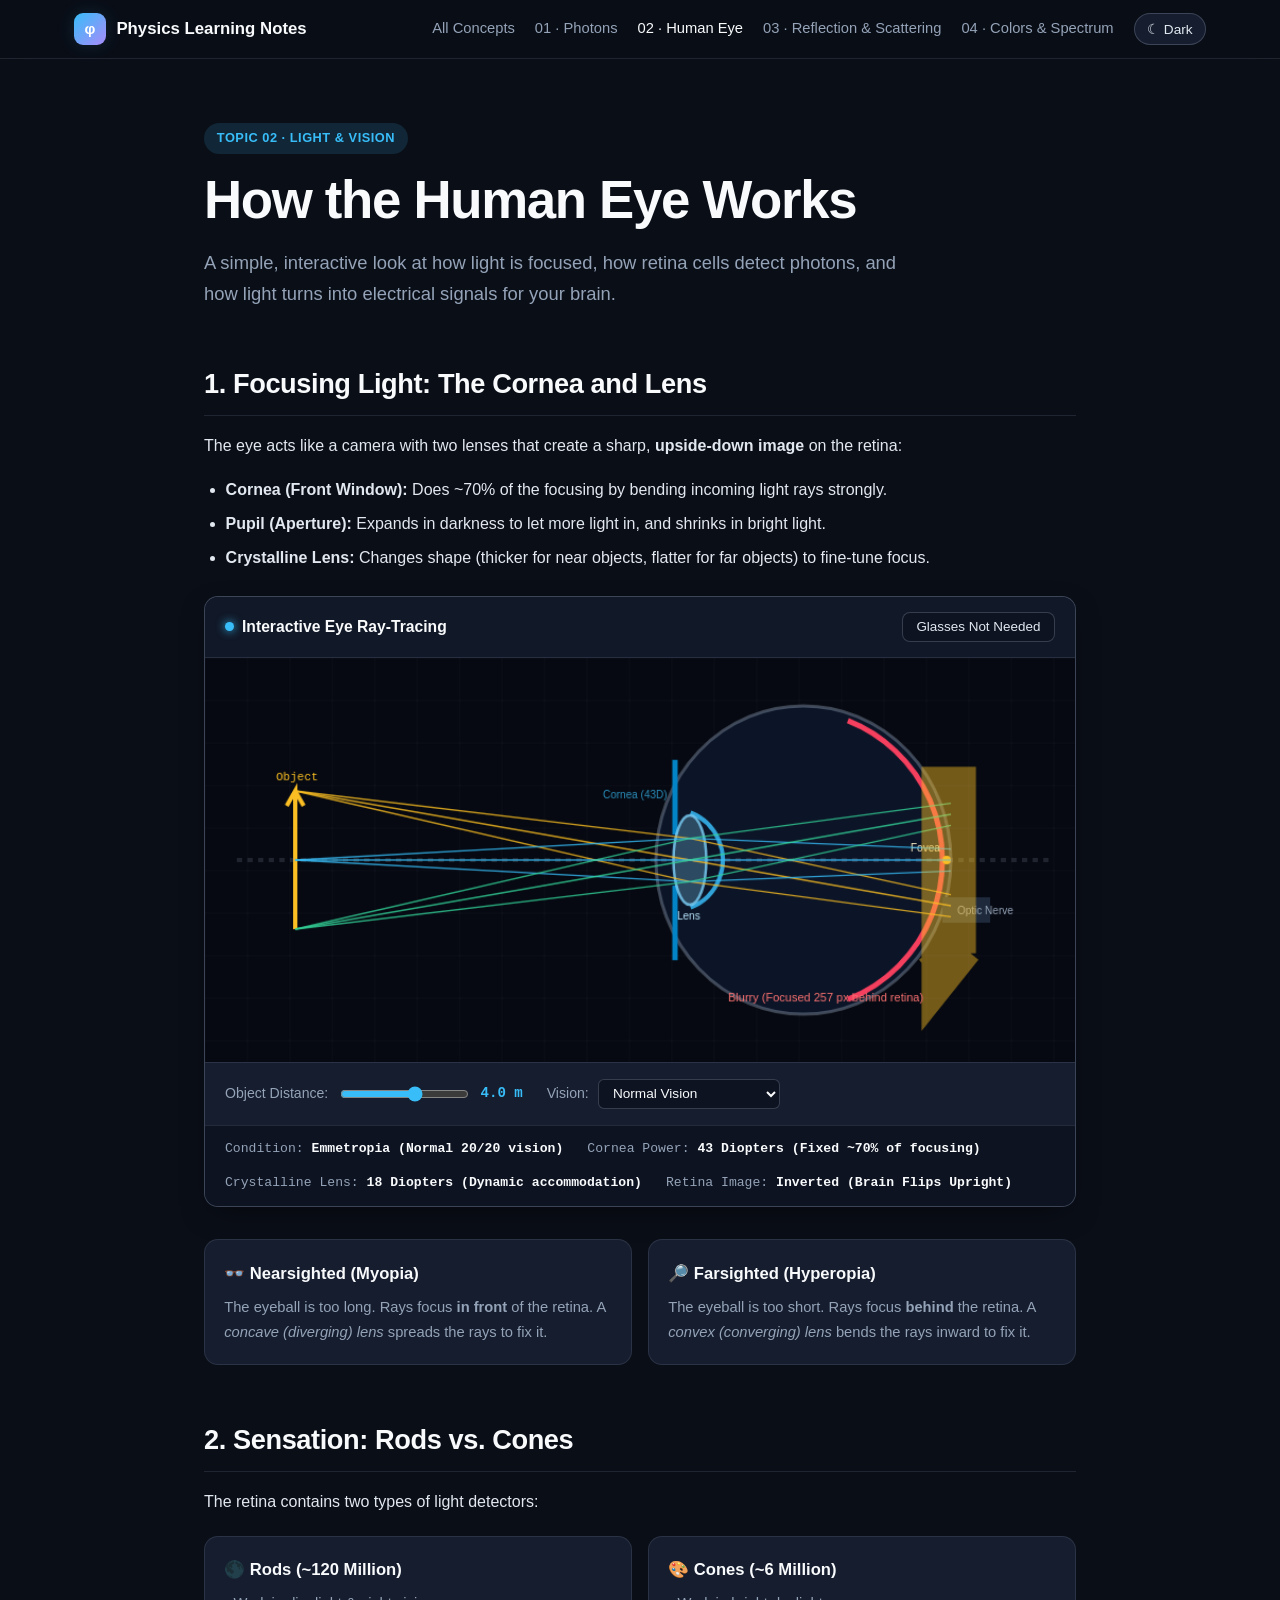
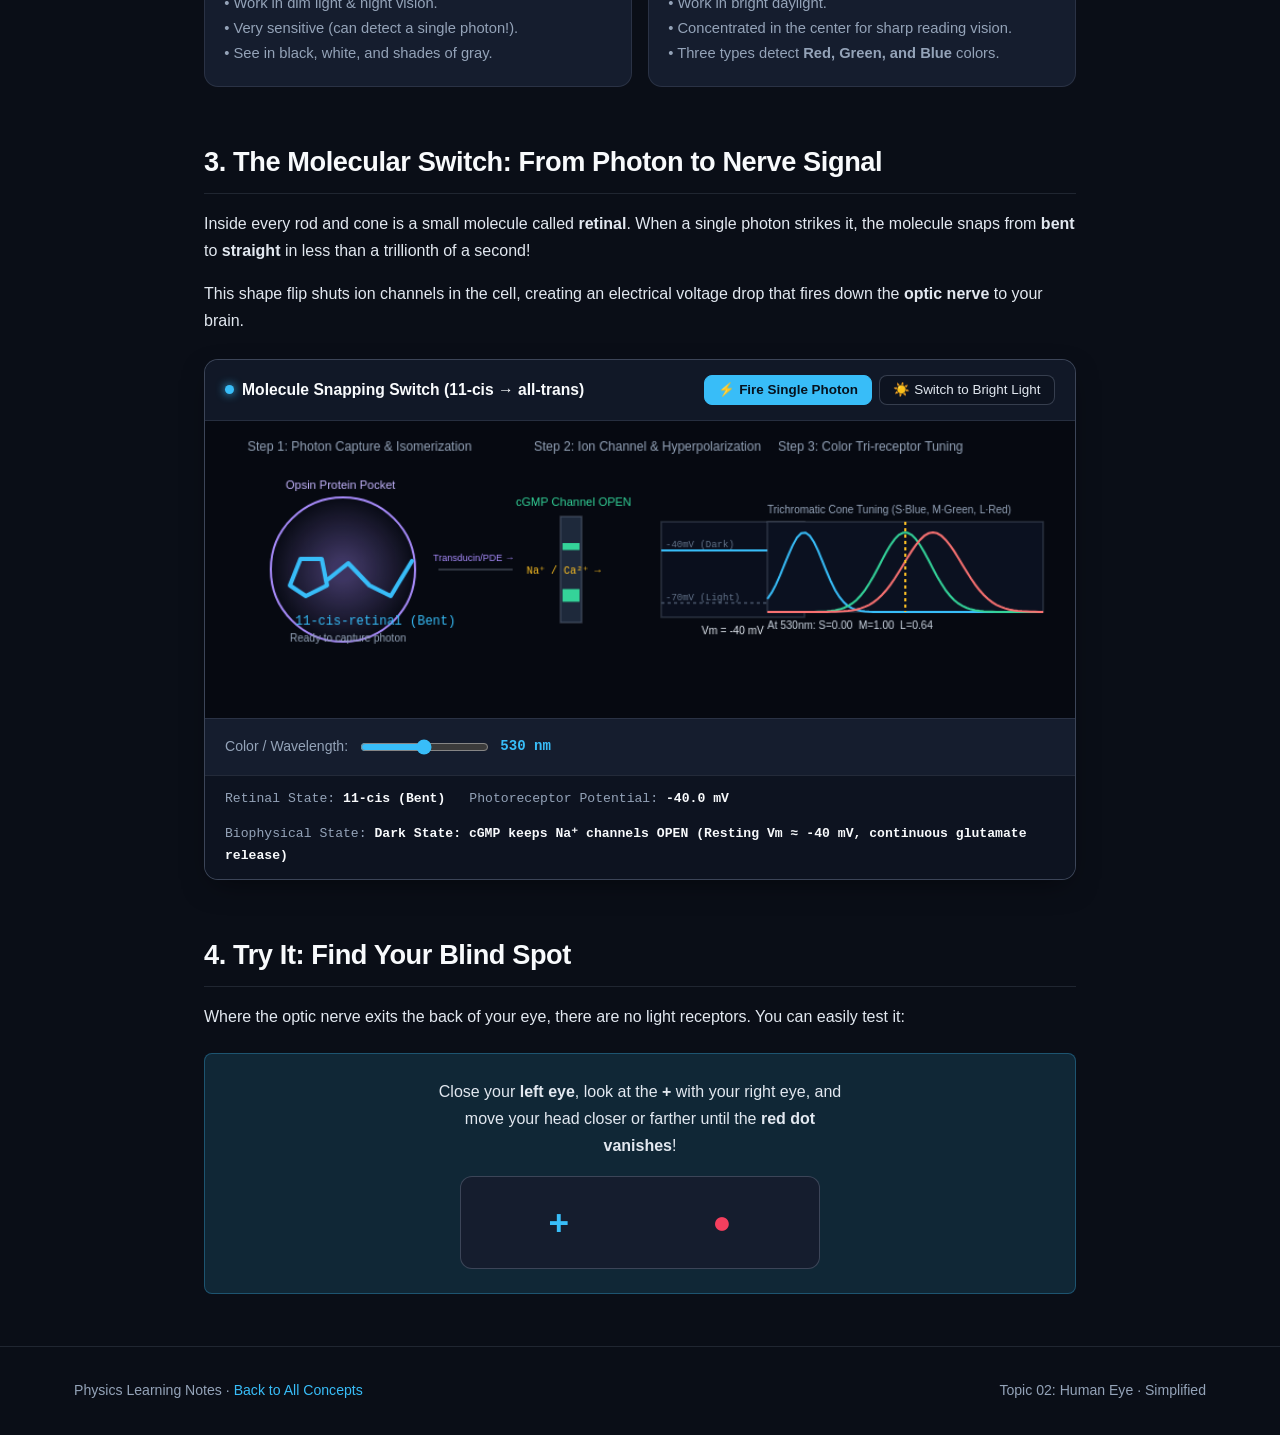
==== topics/human-eye.html @ 95c043f2 "sca" ====
<!DOCTYPE html>
<html lang="en" data-theme="dark">
<head>
  <meta charset="UTF-8" />
  <meta name="viewport" content="width=device-width, initial-scale=1.0" />
  <title>How the Human Eye Works — Optics &amp; Vision | Physics Notes</title>
  <meta name="description" content="A simple, visual guide to how the human eye works: focusing light, rods and cones, and the molecular switch of vision." />
  <link rel="stylesheet" href="../assets/css/style.css" />
</head>
<body>
  <header class="site-header">
    <div class="nav-inner">
      <a class="brand" href="../index.html">
        <span class="brand-badge">φ</span>
        <span>Physics Learning Notes</span>
      </a>
      <nav class="nav-links">
        <a href="../index.html">All Concepts</a>
        <a href="photons.html">01 · Photons</a>
        <a href="human-eye.html" class="active">02 · Human Eye</a>
        <a href="reflection-scattering.html">03 · Reflection &amp; Scattering</a>
        <a href="light-spectrum.html">04 · Colors &amp; Spectrum</a>
        <button id="theme-toggle" class="theme-btn" type="button">☾ Dark</button>
      </nav>
    </div>
  </header>

  <main class="container" style="max-width: 920px;">
    <section class="hero" style="padding-bottom: 1.5rem;">
      <div class="hero-eyebrow">Topic 02 · Light &amp; Vision</div>
      <h1>How the Human Eye Works</h1>
      <p class="lead">
        A simple, interactive look at how light is focused, how retina cells detect photons,
        and how light turns into electrical signals for your brain.
      </p>
    </section>

    <article class="article-content">
      <!-- STEP 1: FOCUSING LIGHT -->
      <section id="focusing-light">
        <h2>1. Focusing Light: The Cornea and Lens</h2>
        <p>
          The eye acts like a camera with two lenses that create a sharp, <strong>upside-down image</strong> on the retina:
        </p>
        <ul>
          <li><strong>Cornea (Front Window):</strong> Does ~70% of the focusing by bending incoming light rays strongly.</li>
          <li><strong>Pupil (Aperture):</strong> Expands in darkness to let more light in, and shrinks in bright light.</li>
          <li><strong>Crystalline Lens:</strong> Changes shape (thicker for near objects, flatter for far objects) to fine-tune focus.</li>
        </ul>

        <!-- SIMULATION 1 -->
        <div class="sim-panel">
          <div class="sim-header">
            <div class="sim-title"><span class="sim-dot"></span> Interactive Eye Ray-Tracing</div>
            <div class="sim-tabs">
              <button id="correct-btn" class="sim-btn" type="button" disabled>Glasses Not Needed</button>
            </div>
          </div>
          <div class="sim-canvas-wrap">
            <canvas id="eye-canvas" width="820" height="380"></canvas>
          </div>
          <div class="sim-controls">
            <div class="control-group">
              <label for="obj-dist-slider">Object Distance:</label>
              <input id="obj-dist-slider" type="range" min="90" max="480" step="5" value="320" />
              <strong id="obj-dist-val" style="font-family: var(--font-mono); color: var(--accent);">4.0 m</strong>
            </div>
            <div class="control-group">
              <label for="defect-select">Vision:</label>
              <select id="defect-select">
                <option value="normal">Normal Vision</option>
                <option value="myopia">Nearsighted (Myopia)</option>
                <option value="hyperopia">Farsighted (Hyperopia)</option>
              </select>
            </div>
          </div>
          <div id="optics-readout" class="sim-readout"></div>
        </div>

        <div class="cards-2col" style="margin-top: 1rem;">
          <div class="info-card">
            <h4>👓 Nearsighted (Myopia)</h4>
            <p>The eyeball is too long. Rays focus <strong>in front</strong> of the retina. A <em>concave (diverging) lens</em> spreads the rays to fix it.</p>
          </div>
          <div class="info-card">
            <h4>🔎 Farsighted (Hyperopia)</h4>
            <p>The eyeball is too short. Rays focus <strong>behind</strong> the retina. A <em>convex (converging) lens</em> bends the rays inward to fix it.</p>
          </div>
        </div>
      </section>

      <!-- STEP 2: RODS & CONES -->
      <section id="rods-and-cones">
        <h2>2. Sensation: Rods vs. Cones</h2>
        <p>The retina contains two types of light detectors:</p>
        <div class="cards-2col">
          <div class="info-card">
            <h4>🌑 Rods (~120 Million)</h4>
            <p>
              • Work in dim light &amp; night vision.<br />
              • Very sensitive (can detect a single photon!).<br />
              • See in black, white, and shades of gray.
            </p>
          </div>
          <div class="info-card">
            <h4>🎨 Cones (~6 Million)</h4>
            <p>
              • Work in bright daylight.<br />
              • Concentrated in the center for sharp reading vision.<br />
              • Three types detect <strong>Red, Green, and Blue</strong> colors.
            </p>
          </div>
        </div>
      </section>

      <!-- STEP 3: THE QUANTUM SWITCH -->
      <section id="quantum-switch">
        <h2>3. The Molecular Switch: From Photon to Nerve Signal</h2>
        <p>
          Inside every rod and cone is a small molecule called <strong>retinal</strong>.
          When a single photon strikes it, the molecule snaps from <strong>bent</strong> to <strong>straight</strong> in less than a trillionth of a second!
        </p>
        <p>
          This shape flip shuts ion channels in the cell, creating an electrical voltage drop that fires down the <strong>optic nerve</strong> to your brain.
        </p>

        <!-- SIMULATION 2 -->
        <div class="sim-panel">
          <div class="sim-header">
            <div class="sim-title"><span class="sim-dot"></span> Molecule Snapping Switch (11-cis → all-trans)</div>
            <div class="sim-tabs">
              <button id="fire-photon-btn" class="sim-btn primary" type="button">⚡ Fire Single Photon</button>
              <button id="toggle-light-dark-btn" class="sim-btn" type="button">☀️ Switch to Bright Light</button>
            </div>
          </div>
          <div class="sim-canvas-wrap">
            <canvas id="transduction-canvas" width="820" height="280"></canvas>
          </div>
          <div class="sim-controls">
            <div class="control-group">
              <label for="cone-wavelength-slider">Color / Wavelength:</label>
              <input id="cone-wavelength-slider" type="range" min="390" max="670" step="5" value="530" />
              <strong id="cone-wavelength-val" style="font-family: var(--font-mono); color: var(--accent);">530 nm</strong>
            </div>
          </div>
          <div id="transduction-readout" class="sim-readout"></div>
        </div>
      </section>

      <!-- STEP 4: BLIND SPOT TEST -->
      <section id="blind-spot">
        <h2>4. Try It: Find Your Blind Spot</h2>
        <p>
          Where the optic nerve exits the back of your eye, there are no light receptors. You can easily test it:
        </p>
        <div class="callout" style="text-align: center; padding: 1.5rem 1rem;">
          <p style="margin: 0 auto 1rem; max-width: 48ch;">
            Close your <strong>left eye</strong>, look at the <strong>+</strong> with your right eye, and move your head closer or farther until the <strong>red dot vanishes</strong>!
          </p>
          <div style="display: flex; justify-content: space-around; align-items: center; max-width: 360px; margin: 0 auto; padding: 1rem; background: var(--bg-card); border-radius: 12px; border: 1px solid var(--border-strong);">
            <span style="font-size: 2.2rem; font-weight: 800; color: var(--accent);">+</span>
            <span style="font-size: 2rem; color: #f43f5e;">●</span>
          </div>
        </div>
      </section>
    </article>
  </main>

  <footer class="site-footer">
    <div class="footer-inner">
      <span>Physics Learning Notes · <a href="../index.html">Back to All Concepts</a></span>
      <span>Topic 02: Human Eye · Simplified</span>
    </div>
  </footer>

  <script src="../assets/js/main.js"></script>
  <script src="../assets/js/eye-sim.js"></script>
</body>
</html>
---- assets/css/style.css ----
/* ==========================================================================
   Physics Learning Notes — Design System & Layout
   Self-contained, responsive, dark/light themeable stylesheet
   ========================================================================== */

:root {
  /* Dark Theme (Default) */
  --bg: #0a0e17;
  --bg-elevated: #111827;
  --bg-card: #151d2e;
  --bg-code: #0d1320;
  --border: rgba(148, 163, 184, 0.16);
  --border-strong: rgba(148, 163, 184, 0.3);

  --text: #e2e8f0;
  --text-muted: #94a3b8;
  --text-bright: #f8fafc;

  --accent: #38bdf8;       /* Photon Cyan */
  --accent-soft: rgba(56, 189, 248, 0.14);
  --accent-2: #fbbf24;     /* Warm Bulb Amber */
  --accent-2-soft: rgba(251, 191, 36, 0.14);
  --accent-3: #a78bfa;     /* Quantum Violet */
  --accent-3-soft: rgba(167, 139, 250, 0.14);
  --success: #34d399;
  --danger: #f87171;

  --shadow: 0 10px 30px -10px rgba(0, 0, 0, 0.55);
  --radius: 14px;
  --radius-sm: 8px;
  --max-width: 1180px;

  --font-sans: "Inter", -apple-system, BlinkMacSystemFont, "Segoe UI", Roboto, sans-serif;
  --font-serif: "Newsreader", Georgia, "Times New Roman", serif;
  --font-mono: "JetBrains Mono", ui-monospace, SFMono-Regular, Menlo, Consolas, monospace;
}

[data-theme="light"] {
  --bg: #f8fafc;
  --bg-elevated: #ffffff;
  --bg-card: #ffffff;
  --bg-code: #f1f5f9;
  --border: rgba(15, 23, 42, 0.1);
  --border-strong: rgba(15, 23, 42, 0.22);

  --text: #1e293b;
  --text-muted: #475569;
  --text-bright: #0f172a;

  --accent: #0284c7;
  --accent-soft: rgba(2, 132, 199, 0.1);
  --accent-2: #d97706;
  --accent-2-soft: rgba(217, 119, 6, 0.1);
  --accent-3: #7c3aed;
  --accent-3-soft: rgba(124, 58, 237, 0.1);
  --success: #059669;
  --danger: #dc2626;

  --shadow: 0 8px 24px -8px rgba(15, 23, 42, 0.1);
}

*,
*::before,
*::after {
  box-sizing: border-box;
}

html {
  scroll-behavior: smooth;
  scroll-padding-top: 84px;
}

body {
  margin: 0;
  font-family: var(--font-sans);
  background: var(--bg);
  color: var(--text);
  line-height: 1.7;
  font-size: 16px;
  -webkit-font-smoothing: antialiased;
  transition: background-color 0.25s ease, color 0.25s ease;
}

a {
  color: var(--accent);
  text-decoration: none;
}

a:hover {
  text-decoration: underline;
}

/* ---------- Top Navigation ---------- */
.site-header {
  position: sticky;
  top: 0;
  z-index: 100;
  backdrop-filter: blur(14px);
  -webkit-backdrop-filter: blur(14px);
  background: color-mix(in srgb, var(--bg) 82%, transparent);
  border-bottom: 1px solid var(--border);
}

.nav-inner {
  max-width: var(--max-width);
  margin: 0 auto;
  padding: 0.8rem 1.5rem;
  display: flex;
  align-items: center;
  justify-content: space-between;
  gap: 1rem;
}

.brand {
  display: flex;
  align-items: center;
  gap: 0.65rem;
  font-weight: 700;
  font-size: 1.05rem;
  color: var(--text-bright);
  text-decoration: none;
}

.brand:hover {
  text-decoration: none;
}

.brand-badge {
  display: inline-flex;
  align-items: center;
  justify-content: center;
  width: 32px;
  height: 32px;
  border-radius: 9px;
  background: linear-gradient(135deg, var(--accent), var(--accent-3));
  color: #fff;
  font-weight: 800;
  font-size: 0.95rem;
  box-shadow: 0 0 18px var(--accent-soft);
}

.nav-links {
  display: flex;
  align-items: center;
  gap: 1.25rem;
  font-size: 0.92rem;
}

.nav-links a {
  color: var(--text-muted);
  font-weight: 500;
}

.nav-links a:hover,
.nav-links a.active {
  color: var(--text-bright);
  text-decoration: none;
}

.theme-btn {
  display: inline-flex;
  align-items: center;
  gap: 0.4rem;
  padding: 0.42rem 0.78rem;
  border-radius: 999px;
  border: 1px solid var(--border-strong);
  background: var(--bg-card);
  color: var(--text);
  font-size: 0.85rem;
  font-family: inherit;
  cursor: pointer;
  transition: border-color 0.2s, transform 0.15s;
}

.theme-btn:hover {
  border-color: var(--accent);
}

/* ---------- Containers & Hero ---------- */
.container {
  max-width: var(--max-width);
  margin: 0 auto;
  padding: 0 1.5rem;
}

.hero {
  padding: 4rem 0 2.75rem;
  position: relative;
}

.hero-eyebrow {
  display: inline-flex;
  align-items: center;
  gap: 0.5rem;
  padding: 0.3rem 0.8rem;
  border-radius: 999px;
  background: var(--accent-soft);
  color: var(--accent);
  font-size: 0.8rem;
  font-weight: 600;
  letter-spacing: 0.04em;
  text-transform: uppercase;
  margin-bottom: 1rem;
}

.hero h1 {
  margin: 0 0 1rem;
  font-size: clamp(2rem, 4.4vw, 3.3rem);
  line-height: 1.15;
  color: var(--text-bright);
  letter-spacing: -0.025em;
}

.hero p.lead {
  font-size: 1.15rem;
  color: var(--text-muted);
  max-width: 68ch;
  margin: 0 0 1.75rem;
}

.hero-meta {
  display: flex;
  flex-wrap: wrap;
  gap: 0.75rem 1.5rem;
  font-size: 0.88rem;
  color: var(--text-muted);
}

.hero-meta span {
  display: inline-flex;
  align-items: center;
  gap: 0.4rem;
}

/* ---------- Hub Grid & Topic Cards ---------- */
.hub-toolbar {
  display: flex;
  flex-wrap: wrap;
  align-items: center;
  justify-content: space-between;
  gap: 1rem;
  margin-bottom: 1.75rem;
}

.search-box {
  position: relative;
  flex: 1 1 260px;
  max-width: 380px;
}

.search-box input {
  width: 100%;
  padding: 0.65rem 1rem;
  border-radius: 10px;
  border: 1px solid var(--border-strong);
  background: var(--bg-card);
  color: var(--text-bright);
  font-family: inherit;
  font-size: 0.95rem;
  outline: none;
}

.search-box input:focus {
  border-color: var(--accent);
  box-shadow: 0 0 0 3px var(--accent-soft);
}

.filter-pills {
  display: flex;
  flex-wrap: wrap;
  gap: 0.5rem;
}

.pill {
  padding: 0.4rem 0.9rem;
  border-radius: 999px;
  border: 1px solid var(--border);
  background: var(--bg-card);
  color: var(--text-muted);
  font-size: 0.85rem;
  font-family: inherit;
  cursor: pointer;
  transition: all 0.2s;
}

.pill:hover,
.pill.active {
  background: var(--accent-soft);
  color: var(--accent);
  border-color: var(--accent);
}

.topic-grid {
  display: grid;
  grid-template-columns: repeat(auto-fill, minmax(310px, 1fr));
  gap: 1.35rem;
  margin-bottom: 3.5rem;
}

.topic-card {
  display: flex;
  flex-direction: column;
  padding: 1.5rem;
  border-radius: var(--radius);
  background: var(--bg-card);
  border: 1px solid var(--border);
  box-shadow: var(--shadow);
  transition: transform 0.2s ease, border-color 0.2s ease;
  text-decoration: none;
  color: inherit;
}

.topic-card:hover {
  transform: translateY(-3px);
  border-color: var(--accent);
  text-decoration: none;
}

.topic-card.upcoming {
  opacity: 0.72;
  border-style: dashed;
}

.topic-card.upcoming:hover {
  transform: none;
  border-color: var(--border-strong);
}

.card-top {
  display: flex;
  align-items: center;
  justify-content: space-between;
  margin-bottom: 0.9rem;
}

.card-num {
  font-family: var(--font-mono);
  font-size: 0.78rem;
  color: var(--accent);
  font-weight: 600;
}

.badge {
  font-size: 0.72rem;
  font-weight: 600;
  padding: 0.2rem 0.55rem;
  border-radius: 999px;
  text-transform: uppercase;
  letter-spacing: 0.04em;
}

.badge-live {
  background: rgba(52, 211, 153, 0.15);
  color: var(--success);
}

.badge-planned {
  background: var(--border);
  color: var(--text-muted);
}

.topic-card h3 {
  margin: 0 0 0.55rem;
  font-size: 1.25rem;
  color: var(--text-bright);
}

.topic-card p {
  margin: 0 0 1.15rem;
  color: var(--text-muted);
  font-size: 0.93rem;
  flex: 1;
}

.card-tags {
  display: flex;
  flex-wrap: wrap;
  gap: 0.4rem;
}

.tag {
  font-size: 0.75rem;
  padding: 0.18rem 0.55rem;
  border-radius: 6px;
  background: var(--bg-code);
  border: 1px solid var(--border);
  color: var(--text-muted);
}

/* ---------- Article / Topic Two-Column Layout ---------- */
.topic-layout {
  display: grid;
  grid-template-columns: 240px minmax(0, 1fr);
  gap: 2.5rem;
  align-items: start;
  padding-bottom: 4rem;
}

.toc {
  position: sticky;
  top: 84px;
  padding: 1.1rem;
  border-radius: var(--radius);
  background: var(--bg-card);
  border: 1px solid var(--border);
  font-size: 0.86rem;
}

.toc-title {
  font-size: 0.75rem;
  text-transform: uppercase;
  letter-spacing: 0.07em;
  color: var(--text-muted);
  margin: 0 0 0.75rem;
  font-weight: 700;
}

.toc ul {
  list-style: none;
  padding: 0;
  margin: 0;
}

.toc li {
  margin-bottom: 0.35rem;
}

.toc a {
  display: block;
  padding: 0.25rem 0.5rem;
  border-radius: 6px;
  color: var(--text-muted);
  border-left: 2px solid transparent;
  transition: all 0.15s;
}

.toc a:hover,
.toc a.active {
  color: var(--accent);
  background: var(--accent-soft);
  border-left-color: var(--accent);
  text-decoration: none;
}

.article-content section {
  margin-bottom: 3.25rem;
}

.article-content h2 {
  font-size: 1.7rem;
  color: var(--text-bright);
  margin: 0 0 1rem;
  padding-bottom: 0.5rem;
  border-bottom: 1px solid var(--border);
  letter-spacing: -0.015em;
}

.article-content h3 {
  font-size: 1.22rem;
  color: var(--text-bright);
  margin: 1.75rem 0 0.65rem;
}

.article-content p {
  margin: 0 0 1rem;
}

.article-content ul,
.article-content ol {
  margin: 0 0 1.2rem;
  padding-left: 1.35rem;
}

.article-content li {
  margin-bottom: 0.45rem;
}

/* ---------- Physics Boxes, Math, Callouts ---------- */
.stat-strip {
  display: grid;
  grid-template-columns: repeat(auto-fit, minmax(175px, 1fr));
  gap: 0.9rem;
  margin: 1.5rem 0;
}

.stat-box {
  padding: 1rem 1.1rem;
  border-radius: var(--radius-sm);
  background: var(--bg-card);
  border: 1px solid var(--border);
}

.stat-label {
  font-size: 0.75rem;
  text-transform: uppercase;
  letter-spacing: 0.05em;
  color: var(--text-muted);
  margin-bottom: 0.25rem;
}

.stat-value {
  font-family: var(--font-mono);
  font-size: 1.08rem;
  font-weight: 700;
  color: var(--accent);
}

.stat-sub {
  font-size: 0.78rem;
  color: var(--text-muted);
  margin-top: 0.15rem;
}

.math-card {
  margin: 1.25rem 0;
  padding: 1.1rem 1.35rem;
  border-radius: var(--radius-sm);
  background: var(--bg-code);
  border: 1px solid var(--border);
  border-left: 3px solid var(--accent-3);
  font-family: var(--font-serif);
  font-size: 1.18rem;
  display: flex;
  flex-wrap: wrap;
  align-items: center;
  justify-content: space-between;
  gap: 1rem;
}

.math-expr {
  color: var(--text-bright);
  letter-spacing: 0.01em;
}

.math-expr i {
  font-style: italic;
}

.math-note {
  font-family: var(--font-sans);
  font-size: 0.85rem;
  color: var(--text-muted);
}

.frac {
  display: inline-flex;
  flex-direction: column;
  align-items: center;
  vertical-align: middle;
  margin: 0 0.2em;
  font-size: 0.9em;
  line-height: 1.1;
}

.frac > span:first-child {
  border-bottom: 1px solid currentColor;
  padding: 0 0.25em 0.1em;
}

.frac > span:last-child {
  padding: 0.1em 0.25em 0;
}

.callout {
  margin: 1.4rem 0;
  padding: 1.05rem 1.25rem;
  border-radius: var(--radius-sm);
  background: var(--accent-soft);
  border: 1px solid color-mix(in srgb, var(--accent) 30%, transparent);
}

.callout.amber {
  background: var(--accent-2-soft);
  border-color: color-mix(in srgb, var(--accent-2) 32%, transparent);
}

.callout.violet {
  background: var(--accent-3-soft);
  border-color: color-mix(in srgb, var(--accent-3) 32%, transparent);
}

.callout-title {
  font-weight: 700;
  font-size: 0.92rem;
  color: var(--text-bright);
  margin-bottom: 0.35rem;
}

/* ---------- Mechanism / Interaction Cards ---------- */
.cards-2col {
  display: grid;
  grid-template-columns: repeat(auto-fit, minmax(270px, 1fr));
  gap: 1rem;
  margin: 1.25rem 0;
}

.info-card {
  padding: 1.2rem;
  border-radius: var(--radius);
  background: var(--bg-card);
  border: 1px solid var(--border);
}

.info-card h4 {
  margin: 0 0 0.45rem;
  font-size: 1.04rem;
  color: var(--text-bright);
  display: flex;
  align-items: center;
  gap: 0.5rem;
}

.info-card p {
  margin: 0;
  font-size: 0.92rem;
  color: var(--text-muted);
}

/* ---------- Interactive Simulation Panels ---------- */
.sim-panel {
  margin: 1.5rem 0 2rem;
  border-radius: var(--radius);
  background: var(--bg-card);
  border: 1px solid var(--border-strong);
  box-shadow: var(--shadow);
  overflow: hidden;
}

.sim-header {
  padding: 0.95rem 1.25rem;
  border-bottom: 1px solid var(--border);
  display: flex;
  flex-wrap: wrap;
  align-items: center;
  justify-content: space-between;
  gap: 0.75rem;
  background: var(--bg-elevated);
}

.sim-title {
  font-weight: 700;
  font-size: 0.98rem;
  color: var(--text-bright);
  display: flex;
  align-items: center;
  gap: 0.5rem;
}

.sim-dot {
  width: 9px;
  height: 9px;
  border-radius: 50%;
  background: var(--accent);
  box-shadow: 0 0 10px var(--accent);
}

.sim-tabs {
  display: flex;
  flex-wrap: wrap;
  gap: 0.4rem;
}

.sim-btn {
  padding: 0.42rem 0.85rem;
  border-radius: 8px;
  border: 1px solid var(--border-strong);
  background: var(--bg-code);
  color: var(--text);
  font-family: inherit;
  font-size: 0.84rem;
  font-weight: 500;
  cursor: pointer;
  transition: all 0.15s;
}

.sim-btn:hover {
  border-color: var(--accent);
  color: var(--text-bright);
}

.sim-btn.active,
.sim-btn.primary {
  background: var(--accent);
  color: #06121e;
  border-color: var(--accent);
  font-weight: 600;
}

.sim-btn.amber-on {
  background: var(--accent-2);
  color: #1f1400;
  border-color: var(--accent-2);
  font-weight: 700;
}

.sim-canvas-wrap {
  position: relative;
  background: #060911;
}

.sim-canvas-wrap canvas {
  display: block;
  width: 100%;
  height: auto;
}

.sim-controls {
  padding: 1rem 1.25rem;
  border-top: 1px solid var(--border);
  display: flex;
  flex-wrap: wrap;
  align-items: center;
  gap: 1rem 1.5rem;
  font-size: 0.88rem;
}

.control-group {
  display: flex;
  align-items: center;
  gap: 0.6rem;
}

.control-group label {
  color: var(--text-muted);
  font-weight: 500;
}

.control-group input[type="range"] {
  accent-color: var(--accent);
  cursor: pointer;
}

.control-group select {
  padding: 0.35rem 0.6rem;
  border-radius: 6px;
  border: 1px solid var(--border-strong);
  background: var(--bg-code);
  color: var(--text-bright);
  font-family: inherit;
  font-size: 0.85rem;
}

.sim-readout {
  padding: 0.75rem 1.25rem;
  border-top: 1px solid var(--border);
  background: var(--bg-code);
  font-family: var(--font-mono);
  font-size: 0.82rem;
  color: var(--text-muted);
  display: flex;
  flex-wrap: wrap;
  gap: 0.75rem 1.5rem;
}

.sim-readout strong {
  color: var(--text-bright);
}

/* ---------- Timeline / Room Journey Steps ---------- */
.timeline {
  position: relative;
  margin: 1.5rem 0;
  padding-left: 1.75rem;
  border-left: 2px solid var(--border-strong);
}

.timeline-step {
  position: relative;
  margin-bottom: 1.6rem;
}

.timeline-step::before {
  content: "";
  position: absolute;
  left: -1.75rem;
  top: 0.35rem;
  width: 12px;
  height: 12px;
  border-radius: 50%;
  background: var(--accent);
  transform: translateX(-50%);
  box-shadow: 0 0 0 4px var(--bg);
}

.timeline-time {
  font-family: var(--font-mono);
  font-size: 0.8rem;
  color: var(--accent-2);
  font-weight: 600;
  margin-bottom: 0.2rem;
}

.timeline-step h4 {
  margin: 0 0 0.35rem;
  color: var(--text-bright);
  font-size: 1.08rem;
}

.timeline-step p {
  margin: 0;
  color: var(--text-muted);
}

/* ---------- Tables ---------- */
.table-wrap {
  overflow-x: auto;
  margin: 1.25rem 0;
  border-radius: var(--radius-sm);
  border: 1px solid var(--border);
}

table {
  width: 100%;
  border-collapse: collapse;
  font-size: 0.9rem;
}

th,
td {
  padding: 0.75rem 1rem;
  text-align: left;
  border-bottom: 1px solid var(--border);
}

th {
  background: var(--bg-elevated);
  color: var(--text-bright);
  font-weight: 600;
}

tr:last-child td {
  border-bottom: none;
}

/* ---------- Collapsible Deep Dives / FAQ ---------- */
details.deep-dive {
  margin: 0.9rem 0;
  border-radius: var(--radius-sm);
  border: 1px solid var(--border);
  background: var(--bg-card);
  overflow: hidden;
}

details.deep-dive summary {
  padding: 0.9rem 1.15rem;
  cursor: pointer;
  font-weight: 600;
  color: var(--text-bright);
  list-style: none;
  display: flex;
  align-items: center;
  justify-content: space-between;
}

details.deep-dive summary::after {
  content: "+";
  font-family: var(--font-mono);
  font-size: 1.1rem;
  color: var(--accent);
}

details.deep-dive[open] summary::after {
  content: "−";
}

details.deep-dive .deep-body {
  padding: 0 1.15rem 1rem;
  color: var(--text-muted);
  border-top: 1px solid var(--border);
  padding-top: 0.85rem;
}

/* ---------- Footer ---------- */
.site-footer {
  border-top: 1px solid var(--border);
  padding: 2rem 0;
  color: var(--text-muted);
  font-size: 0.88rem;
}

.footer-inner {
  max-width: var(--max-width);
  margin: 0 auto;
  padding: 0 1.5rem;
  display: flex;
  flex-wrap: wrap;
  justify-content: space-between;
  gap: 1rem;
}

/* ---------- Responsive ---------- */
@media (max-width: 900px) {
  .topic-layout {
    grid-template-columns: 1fr;
  }

  .toc {
    position: static;
  }
}
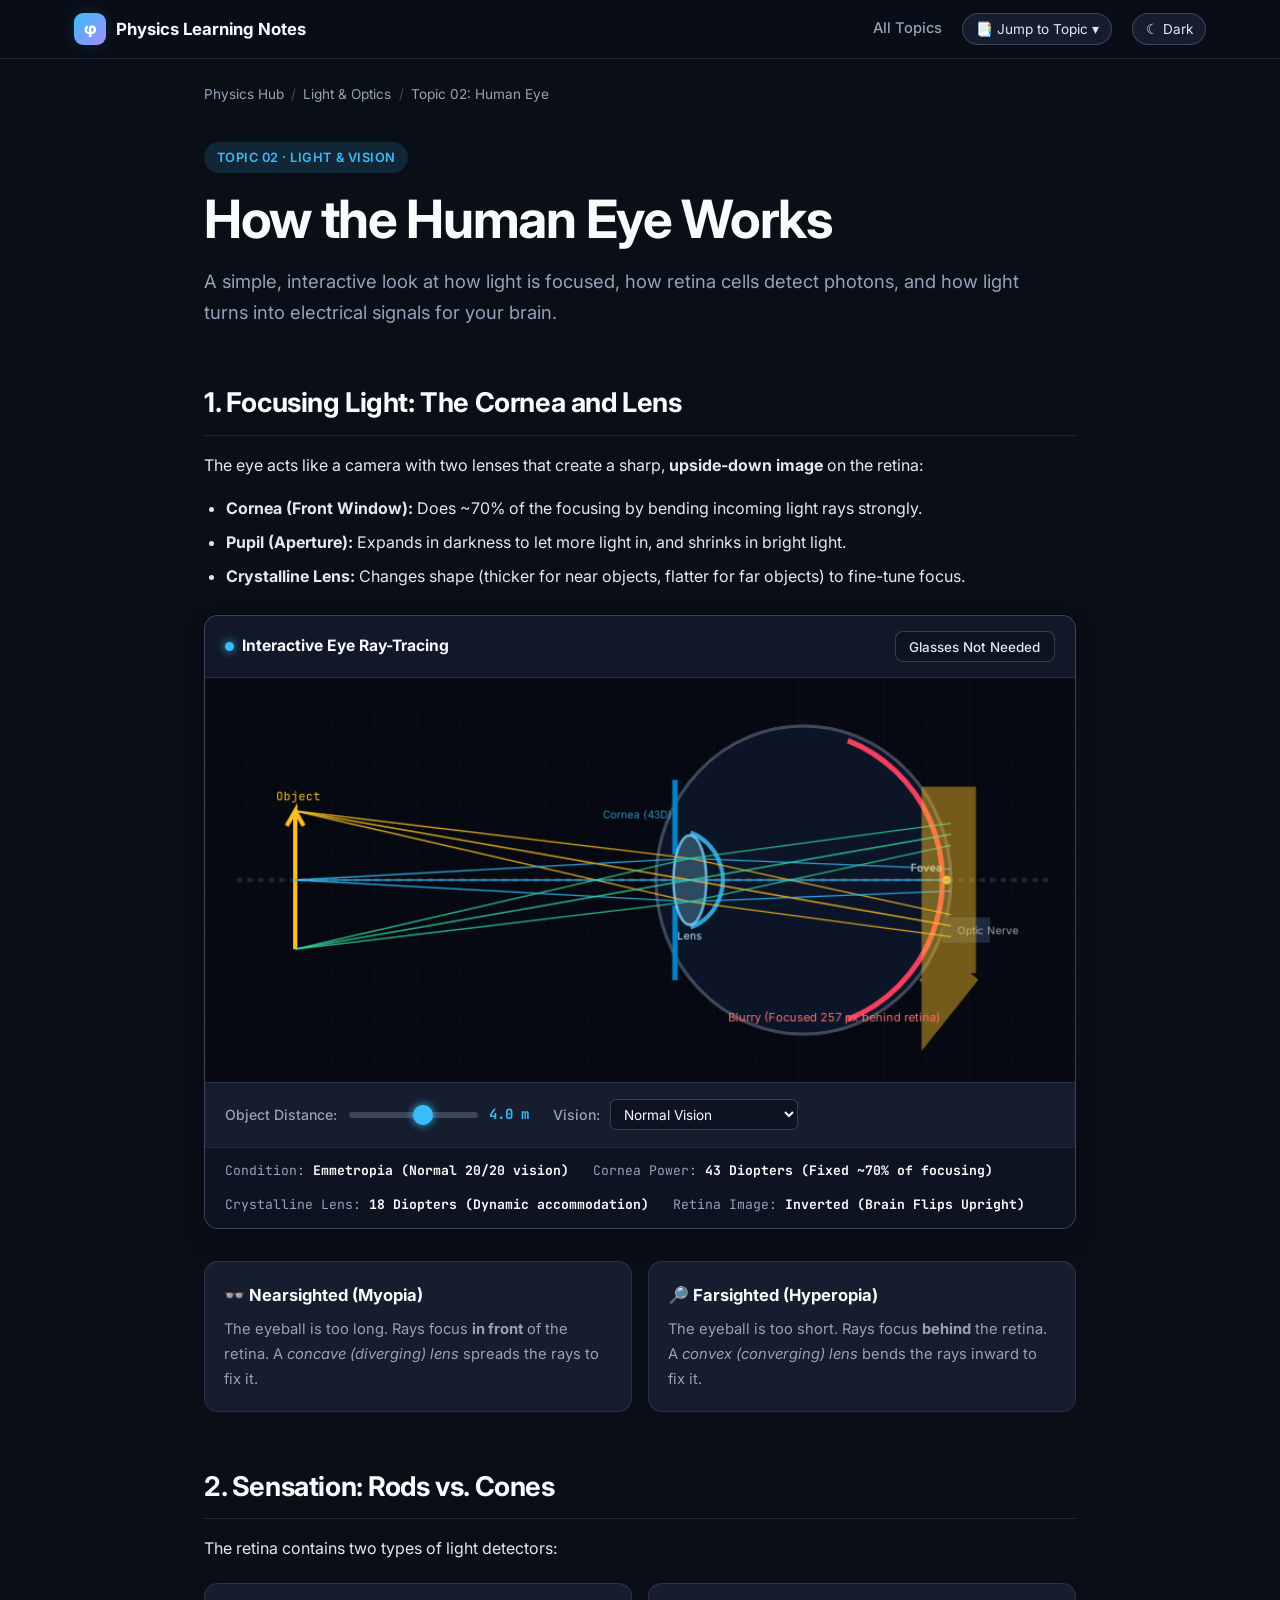
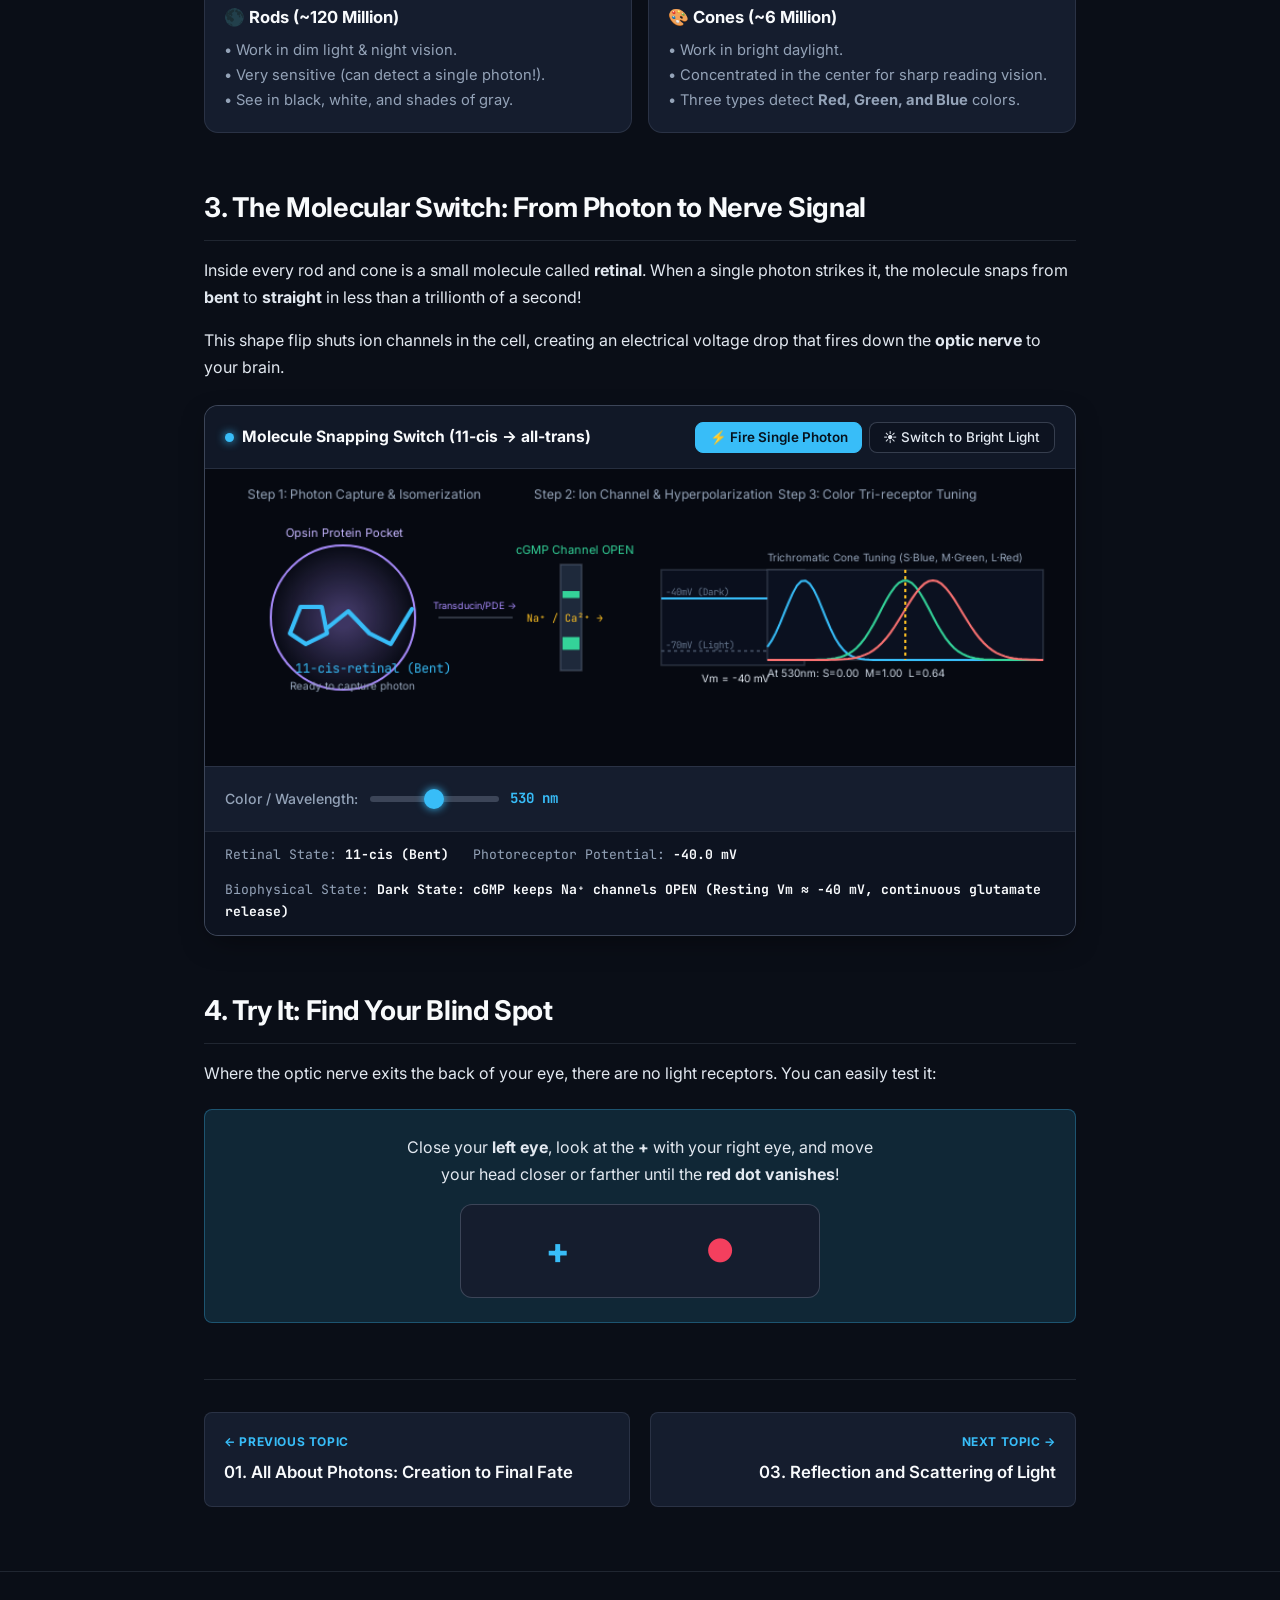
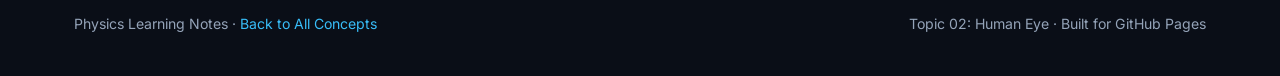
==== commit cce92121: "m" ====
--- a/topics/human-eye.html
+++ b/topics/human-eye.html
@@ -5,6 +5,9 @@
   <meta name="viewport" content="width=device-width, initial-scale=1.0" />
   <title>How the Human Eye Works — Optics &amp; Vision | Physics Notes</title>
   <meta name="description" content="A simple, visual guide to how the human eye works: focusing light, rods and cones, and the molecular switch of vision." />
+  <link rel="preconnect" href="https://fonts.googleapis.com" />
+  <link rel="preconnect" href="https://fonts.gstatic.com" crossorigin />
+  <link href="https://fonts.googleapis.com/css2?family=Inter:wght@400;500;600;700;800&family=JetBrains+Mono:wght@500;600;700&display=swap" rel="stylesheet" />
   <link rel="stylesheet" href="../assets/css/style.css" />
 </head>
 <body>
@@ -15,18 +18,26 @@
         <span>Physics Learning Notes</span>
       </a>
       <nav class="nav-links">
-        <a href="../index.html">All Concepts</a>
-        <a href="photons.html">01 · Photons</a>
-        <a href="human-eye.html" class="active">02 · Human Eye</a>
-        <a href="reflection-scattering.html">03 · Reflection &amp; Scattering</a>
-        <a href="light-spectrum.html">04 · Colors &amp; Spectrum</a>
+        <a href="../index.html">All Topics</a>
+        <div class="topic-dropdown-wrap">
+          <button id="jump-topics-btn" class="theme-btn" type="button">📑 Jump to Topic ▾</button>
+          <div id="jump-topics-menu" class="topic-dropdown-menu"></div>
+        </div>
         <button id="theme-toggle" class="theme-btn" type="button">☾ Dark</button>
       </nav>
     </div>
   </header>
 
   <main class="container" style="max-width: 920px;">
-    <section class="hero" style="padding-bottom: 1.5rem;">
+    <nav class="topic-breadcrumb" aria-label="Breadcrumb" style="margin-top: 1.5rem;">
+      <a href="../index.html">Physics Hub</a>
+      <span class="sep">/</span>
+      <a href="../index.html#domain-optics-waves">Light &amp; Optics</a>
+      <span class="sep">/</span>
+      <span>Topic 02: Human Eye</span>
+    </nav>
+
+    <section class="hero" style="padding-top: 1rem; padding-bottom: 1.5rem;">
       <div class="hero-eyebrow">Topic 02 · Light &amp; Vision</div>
       <h1>How the Human Eye Works</h1>
       <p class="lead">
@@ -163,16 +174,20 @@
           </div>
         </div>
       </section>
+
+      <!-- Next / Previous Topic Navigator -->
+      <div id="topic-nav-footer" class="topic-nav-footer"></div>
     </article>
   </main>
 
   <footer class="site-footer">
     <div class="footer-inner">
       <span>Physics Learning Notes · <a href="../index.html">Back to All Concepts</a></span>
-      <span>Topic 02: Human Eye · Simplified</span>
+      <span>Topic 02: Human Eye · Built for GitHub Pages</span>
     </div>
   </footer>
 
+  <script src="../assets/js/topics-data.js"></script>
   <script src="../assets/js/main.js"></script>
   <script src="../assets/js/eye-sim.js"></script>
 </body>
--- a/assets/css/style.css
+++ b/assets/css/style.css
@@ -873,9 +873,10 @@
 /* ---------- Footer ---------- */
 .site-footer {
   border-top: 1px solid var(--border);
-  padding: 2rem 0;
+  padding: 2.5rem 0;
   color: var(--text-muted);
   font-size: 0.88rem;
+  margin-top: 4rem;
 }
 
 .footer-inner {
@@ -885,16 +886,662 @@
   display: flex;
   flex-wrap: wrap;
   justify-content: space-between;
+  align-items: center;
   gap: 1rem;
 }
 
-/* ---------- Responsive ---------- */
+/* ==========================================================================
+   MODERN 100-TOPIC ARCHITECTURE & GROUPED DOMAINS UI
+   ========================================================================== */
+
+/* Learning Progress Tracker */
+.progress-strip {
+  display: flex;
+  flex-wrap: wrap;
+  align-items: center;
+  justify-content: space-between;
+  gap: 1.25rem;
+  padding: 1.25rem 1.5rem;
+  border-radius: var(--radius);
+  background: var(--bg-card);
+  border: 1px solid var(--border-strong);
+  margin-bottom: 2.25rem;
+  box-shadow: var(--shadow);
+}
+
+.progress-stats {
+  display: flex;
+  flex-wrap: wrap;
+  align-items: center;
+  gap: 1.5rem 2.2rem;
+}
+
+.stat-item {
+  display: flex;
+  flex-direction: column;
+}
+
+.stat-item-num {
+  font-family: var(--font-mono);
+  font-size: 1.45rem;
+  font-weight: 800;
+  color: var(--accent);
+  line-height: 1.1;
+}
+
+.stat-item-label {
+  font-size: 0.78rem;
+  color: var(--text-muted);
+  text-transform: uppercase;
+  letter-spacing: 0.05em;
+  margin-top: 0.2rem;
+}
+
+.progress-bar-wrap {
+  flex: 1 1 240px;
+  max-width: 380px;
+}
+
+.progress-bar-label {
+  display: flex;
+  justify-content: space-between;
+  font-size: 0.82rem;
+  color: var(--text-muted);
+  margin-bottom: 0.4rem;
+  font-family: var(--font-mono);
+}
+
+.progress-bar-track {
+  width: 100%;
+  height: 8px;
+  border-radius: 999px;
+  background: var(--bg-code);
+  overflow: hidden;
+  border: 1px solid var(--border);
+}
+
+.progress-bar-fill {
+  height: 100%;
+  border-radius: 999px;
+  background: linear-gradient(90deg, var(--accent), var(--success));
+  transition: width 0.4s ease;
+}
+
+/* Domain Navigation Bar */
+.domain-nav {
+  display: flex;
+  gap: 0.55rem;
+  overflow-x: auto;
+  padding-bottom: 0.6rem;
+  margin-bottom: 1.8rem;
+  scrollbar-width: thin;
+}
+
+.domain-pill {
+  display: inline-flex;
+  align-items: center;
+  gap: 0.45rem;
+  padding: 0.5rem 1rem;
+  border-radius: 999px;
+  background: var(--bg-card);
+  border: 1px solid var(--border);
+  color: var(--text);
+  font-size: 0.86rem;
+  font-weight: 500;
+  white-space: nowrap;
+  cursor: pointer;
+  transition: all 0.2s ease;
+  font-family: inherit;
+}
+
+.domain-pill:hover,
+.domain-pill.active {
+  background: var(--accent-soft);
+  color: var(--accent);
+  border-color: var(--accent);
+  transform: translateY(-1px);
+}
+
+.domain-count-badge {
+  font-size: 0.72rem;
+  font-family: var(--font-mono);
+  padding: 0.12rem 0.45rem;
+  border-radius: 999px;
+  background: var(--bg-code);
+  border: 1px solid var(--border);
+  color: var(--text-muted);
+}
+
+.domain-pill.active .domain-count-badge {
+  background: var(--accent);
+  color: #04101e;
+  border-color: var(--accent);
+  font-weight: 700;
+}
+
+/* Domain Grouped Sections */
+.domain-module {
+  margin-bottom: 3.5rem;
+}
+
+.domain-header {
+  display: flex;
+  flex-wrap: wrap;
+  align-items: center;
+  justify-content: space-between;
+  gap: 0.75rem;
+  margin-bottom: 1.25rem;
+  padding-bottom: 0.75rem;
+  border-bottom: 1px solid var(--border-strong);
+}
+
+.domain-title-wrap {
+  display: flex;
+  align-items: center;
+  gap: 0.75rem;
+}
+
+.domain-icon {
+  font-size: 1.6rem;
+  line-height: 1;
+}
+
+.domain-title-wrap h2 {
+  margin: 0;
+  font-size: 1.45rem;
+  color: var(--text-bright);
+}
+
+.domain-desc {
+  font-size: 0.9rem;
+  color: var(--text-muted);
+  max-width: 65ch;
+  margin: 0.25rem 0 0;
+}
+
+.domain-status-pill {
+  font-size: 0.78rem;
+  font-family: var(--font-mono);
+  padding: 0.25rem 0.7rem;
+  border-radius: 999px;
+  background: var(--bg-card);
+  border: 1px solid var(--border);
+  color: var(--text-muted);
+}
+
+/* Modern Card Glows & Indicators */
+.live-indicator {
+  display: inline-flex;
+  align-items: center;
+  gap: 0.35rem;
+  font-size: 0.72rem;
+  font-weight: 700;
+  color: var(--success);
+  text-transform: uppercase;
+  letter-spacing: 0.05em;
+}
+
+.live-dot {
+  width: 7px;
+  height: 7px;
+  border-radius: 50%;
+  background: var(--success);
+  box-shadow: 0 0 8px var(--success);
+}
+
+.topic-card.live-card {
+  position: relative;
+  overflow: hidden;
+  border-color: rgba(56, 189, 248, 0.28);
+}
+
+.topic-card.live-card::before {
+  content: "";
+  position: absolute;
+  top: 0;
+  left: 0;
+  right: 0;
+  height: 3px;
+  background: linear-gradient(90deg, var(--accent), var(--accent-3));
+}
+
+.topic-card.live-card:hover {
+  border-color: var(--accent);
+  box-shadow: 0 14px 34px -10px rgba(56, 189, 248, 0.25);
+}
+
+.kbd-badge {
+  display: inline-block;
+  padding: 0.15rem 0.45rem;
+  font-size: 0.75rem;
+  font-family: var(--font-mono);
+  border-radius: 5px;
+  background: var(--bg-code);
+  border: 1px solid var(--border-strong);
+  color: var(--text-muted);
+}
+
+/* Breadcrumbs for Topic Pages */
+.topic-breadcrumb {
+  display: flex;
+  align-items: center;
+  flex-wrap: wrap;
+  gap: 0.45rem;
+  font-size: 0.85rem;
+  color: var(--text-muted);
+  margin-bottom: 1.25rem;
+}
+
+.topic-breadcrumb a {
+  color: var(--text-muted);
+}
+
+.topic-breadcrumb a:hover {
+  color: var(--accent);
+  text-decoration: none;
+}
+
+.topic-breadcrumb .sep {
+  opacity: 0.4;
+}
+
+/* Next / Previous Topic Navigator on Article Pages */
+.topic-nav-footer {
+  display: grid;
+  grid-template-columns: repeat(auto-fit, minmax(260px, 1fr));
+  gap: 1.25rem;
+  margin-top: 3.5rem;
+  padding-top: 2rem;
+  border-top: 1px solid var(--border);
+}
+
+.nav-card {
+  display: flex;
+  flex-direction: column;
+  padding: 1.2rem;
+  border-radius: var(--radius-sm);
+  background: var(--bg-card);
+  border: 1px solid var(--border);
+  text-decoration: none;
+  color: inherit;
+  transition: all 0.2s ease;
+}
+
+.nav-card:hover {
+  border-color: var(--accent);
+  text-decoration: none;
+  transform: translateY(-2px);
+}
+
+.nav-card-dir {
+  font-size: 0.75rem;
+  text-transform: uppercase;
+  letter-spacing: 0.05em;
+  color: var(--accent);
+  font-weight: 700;
+  margin-bottom: 0.35rem;
+}
+
+.nav-card-title {
+  font-size: 1.05rem;
+  font-weight: 600;
+  color: var(--text-bright);
+}
+
+/* Quick Jump Dropdown Menu */
+.topic-dropdown-wrap {
+  position: relative;
+}
+
+.topic-dropdown-menu {
+  display: none;
+  position: absolute;
+  top: 100%;
+  right: 0;
+  width: 320px;
+  max-height: 440px;
+  overflow-y: auto;
+  margin-top: 0.6rem;
+  border-radius: var(--radius-sm);
+  background: var(--bg-card);
+  border: 1px solid var(--border-strong);
+  box-shadow: 0 16px 36px -8px rgba(0, 0, 0, 0.7);
+  z-index: 200;
+  padding: 0.5rem;
+}
+
+.topic-dropdown-menu.open {
+  display: block;
+}
+
+.dropdown-item {
+  display: block;
+  padding: 0.5rem 0.75rem;
+  border-radius: 6px;
+  color: var(--text);
+  font-size: 0.86rem;
+  text-decoration: none;
+  transition: background 0.15s;
+}
+
+.dropdown-item:hover {
+  background: var(--accent-soft);
+  color: var(--accent);
+  text-decoration: none;
+}
+
+.dropdown-domain-header {
+  padding: 0.45rem 0.75rem 0.2rem;
+  font-size: 0.72rem;
+  text-transform: uppercase;
+  letter-spacing: 0.06em;
+  color: var(--text-muted);
+  font-weight: 700;
+}
+
+/* ==========================================================================
+   RESPONSIVE DESIGN & MOBILE OPTIMIZATIONS
+   Touch-friendly controls, Bottom-Sheet Mobile Menu, Retina sharpness
+   ========================================================================== */
+
+/* Modern Touch & Input Enhancements */
+button,
+.sim-btn,
+.theme-btn,
+.domain-pill {
+  touch-action: manipulation;
+  -webkit-tap-highlight-color: transparent;
+  user-select: none;
+}
+
+button:active,
+.sim-btn:active,
+.theme-btn:active {
+  transform: scale(0.97);
+}
+
+input[type="range"] {
+  height: 28px;
+  -webkit-appearance: none;
+  background: transparent;
+  touch-action: manipulation;
+}
+
+input[type="range"]::-webkit-slider-runnable-track {
+  height: 6px;
+  border-radius: 999px;
+  background: var(--border-strong);
+}
+
+input[type="range"]::-webkit-slider-thumb {
+  -webkit-appearance: none;
+  width: 20px;
+  height: 20px;
+  border-radius: 50%;
+  background: var(--accent);
+  box-shadow: 0 0 8px var(--accent);
+  cursor: pointer;
+  margin-top: -7px;
+}
+
+input[type="range"]::-moz-range-thumb {
+  width: 20px;
+  height: 20px;
+  border-radius: 50%;
+  background: var(--accent);
+  border: none;
+  box-shadow: 0 0 8px var(--accent);
+  cursor: pointer;
+}
+
+/* Domain Navigator smooth mobile momentum swipe */
+.domain-nav {
+  -webkit-overflow-scrolling: touch;
+  scroll-snap-type: x proximity;
+  padding: 0.2rem 0 0.8rem;
+}
+
+.domain-pill {
+  scroll-snap-align: start;
+  flex-shrink: 0;
+}
+
+/* Tablet & Mobile Breakpoints */
 @media (max-width: 900px) {
   .topic-layout {
     grid-template-columns: 1fr;
+    gap: 1.5rem;
   }
 
   .toc {
-    position: static;
-  }
-}
+    display: none; /* Mobile users use in-page sections and bottom nav */
+  }
+
+  .progress-strip {
+    flex-direction: column;
+    align-items: stretch;
+    gap: 1.25rem;
+  }
+
+  .progress-stats {
+    display: grid;
+    grid-template-columns: repeat(3, 1fr);
+    text-align: center;
+    gap: 1rem;
+  }
+
+  .progress-bar-wrap {
+    max-width: 100%;
+  }
+}
+
+@media (max-width: 640px) {
+  :root {
+    --radius: 12px;
+  }
+
+  body {
+    font-size: 15px;
+    line-height: 1.65;
+  }
+
+  .container {
+    padding: 0 1rem;
+  }
+
+  .nav-inner {
+    padding: 0.65rem 1rem;
+    gap: 0.5rem;
+  }
+
+  .brand {
+    font-size: 0.95rem;
+  }
+
+  .brand-badge {
+    width: 28px;
+    height: 28px;
+    font-size: 0.85rem;
+  }
+
+  .nav-links {
+    gap: 0.5rem;
+  }
+
+  .nav-links > a:not(.active) {
+    display: none; /* Keep header uncluttered on small screens */
+  }
+
+  .hero {
+    padding: 2.25rem 0 1.5rem;
+  }
+
+  .hero h1 {
+    font-size: 1.85rem;
+    line-height: 1.2;
+  }
+
+  .hero p.lead {
+    font-size: 1rem;
+    margin-bottom: 1.25rem;
+  }
+
+  .progress-strip {
+    padding: 1rem;
+  }
+
+  .stat-item-num {
+    font-size: 1.25rem;
+  }
+
+  .stat-item-label {
+    font-size: 0.7rem;
+  }
+
+  /* 1-column topic grid prevents mobile horizontal overflow */
+  .topic-grid {
+    grid-template-columns: 1fr;
+    gap: 1rem;
+  }
+
+  .topic-card {
+    padding: 1.15rem;
+  }
+
+  .topic-card h3 {
+    font-size: 1.12rem;
+  }
+
+  .domain-header h2 {
+    font-size: 1.25rem;
+  }
+
+  .domain-desc {
+    font-size: 0.84rem;
+  }
+
+  /* Simulation UI adjustments for small touchscreens */
+  .sim-panel {
+    border-radius: var(--radius);
+    margin: 1.25rem 0;
+  }
+
+  .sim-header {
+    padding: 0.75rem 1rem;
+    flex-direction: column;
+    align-items: flex-start;
+    gap: 0.6rem;
+  }
+
+  .sim-tabs {
+    width: 100%;
+    display: grid;
+    grid-template-columns: repeat(auto-fit, minmax(110px, 1fr));
+    gap: 0.35rem;
+  }
+
+  .sim-btn {
+    padding: 0.55rem 0.65rem;
+    font-size: 0.8rem;
+    min-height: 40px;
+    display: inline-flex;
+    align-items: center;
+    justify-content: center;
+    text-align: center;
+  }
+
+  .sim-controls {
+    padding: 0.85rem 1rem;
+    flex-direction: column;
+    align-items: stretch;
+    gap: 0.85rem;
+  }
+
+  .control-group {
+    flex-direction: column;
+    align-items: flex-start;
+    gap: 0.35rem;
+    width: 100%;
+  }
+
+  .control-group input[type="range"] {
+    width: 100%;
+    max-width: 100% !important;
+  }
+
+  .control-group select {
+    width: 100%;
+    padding: 0.5rem 0.6rem;
+    font-size: 0.9rem;
+    min-height: 42px;
+  }
+
+  .sim-readout {
+    padding: 0.65rem 0.9rem;
+    font-size: 0.78rem;
+    flex-direction: column;
+    gap: 0.4rem;
+  }
+
+  /* Mobile Bottom-Sheet for Topic Jump Menu */
+  .topic-dropdown-menu {
+    position: fixed;
+    top: auto;
+    bottom: 0;
+    left: 0;
+    right: 0;
+    width: 100%;
+    max-height: 72vh;
+    border-radius: 20px 20px 0 0;
+    padding: 1.25rem 1rem;
+    box-shadow: 0 -12px 40px rgba(0, 0, 0, 0.8);
+    transform: translateY(100%);
+    transition: transform 0.25s cubic-bezier(0.16, 1, 0.3, 1);
+    display: block;
+    pointer-events: none;
+    visibility: hidden;
+  }
+
+  .topic-dropdown-menu.open {
+    transform: translateY(0);
+    pointer-events: auto;
+    visibility: visible;
+  }
+
+  .topic-dropdown-menu::before {
+    content: "";
+    display: block;
+    width: 38px;
+    height: 4px;
+    border-radius: 999px;
+    background: var(--border-strong);
+    margin: 0 auto 1rem;
+  }
+
+  .dropdown-item {
+    padding: 0.7rem 0.85rem;
+    font-size: 0.92rem;
+    min-height: 44px;
+    display: flex;
+    align-items: center;
+  }
+
+  /* Next / Prev Topic Navigation */
+  .topic-nav-footer {
+    grid-template-columns: 1fr;
+    gap: 0.85rem;
+    margin-top: 2.5rem;
+  }
+
+  .nav-card {
+    padding: 1rem;
+  }
+
+  .cards-2col {
+    grid-template-columns: 1fr;
+  }
+
+  .stat-strip {
+    grid-template-columns: 1fr 1fr;
+  }
+}
